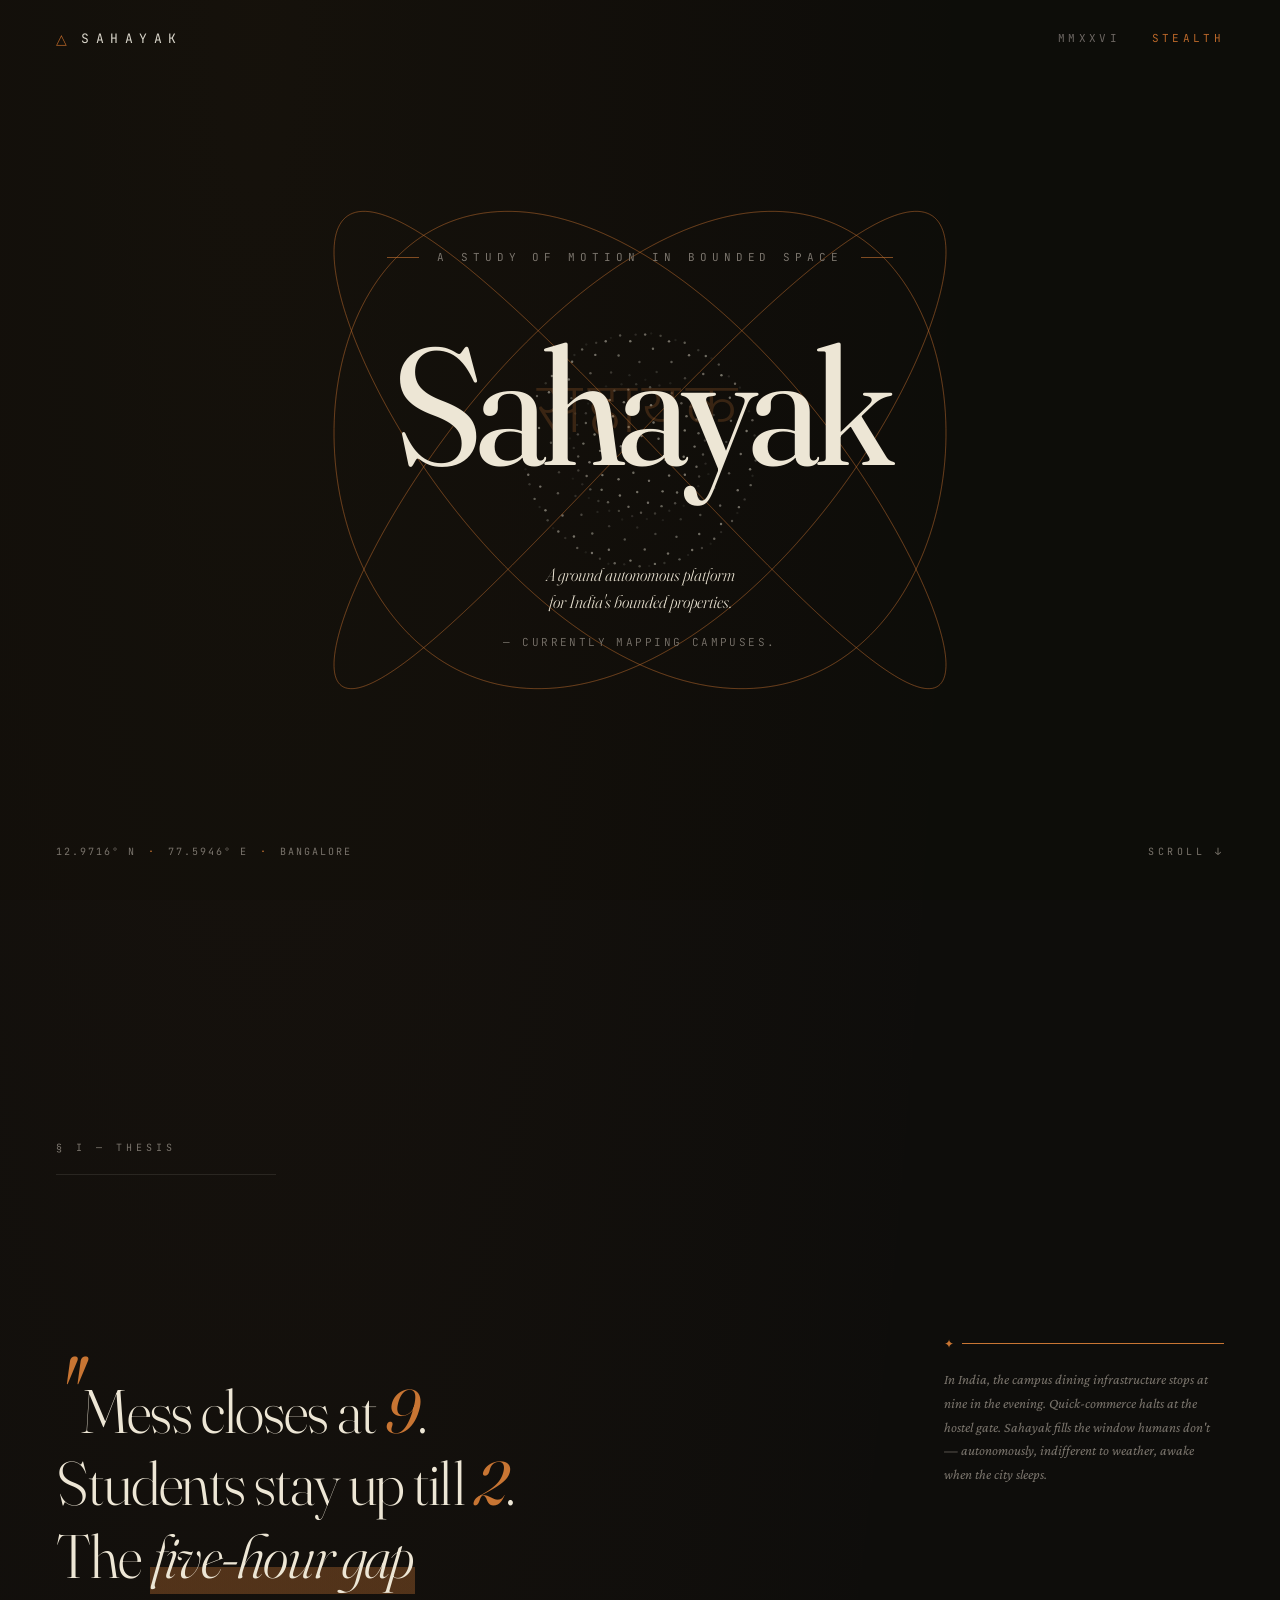
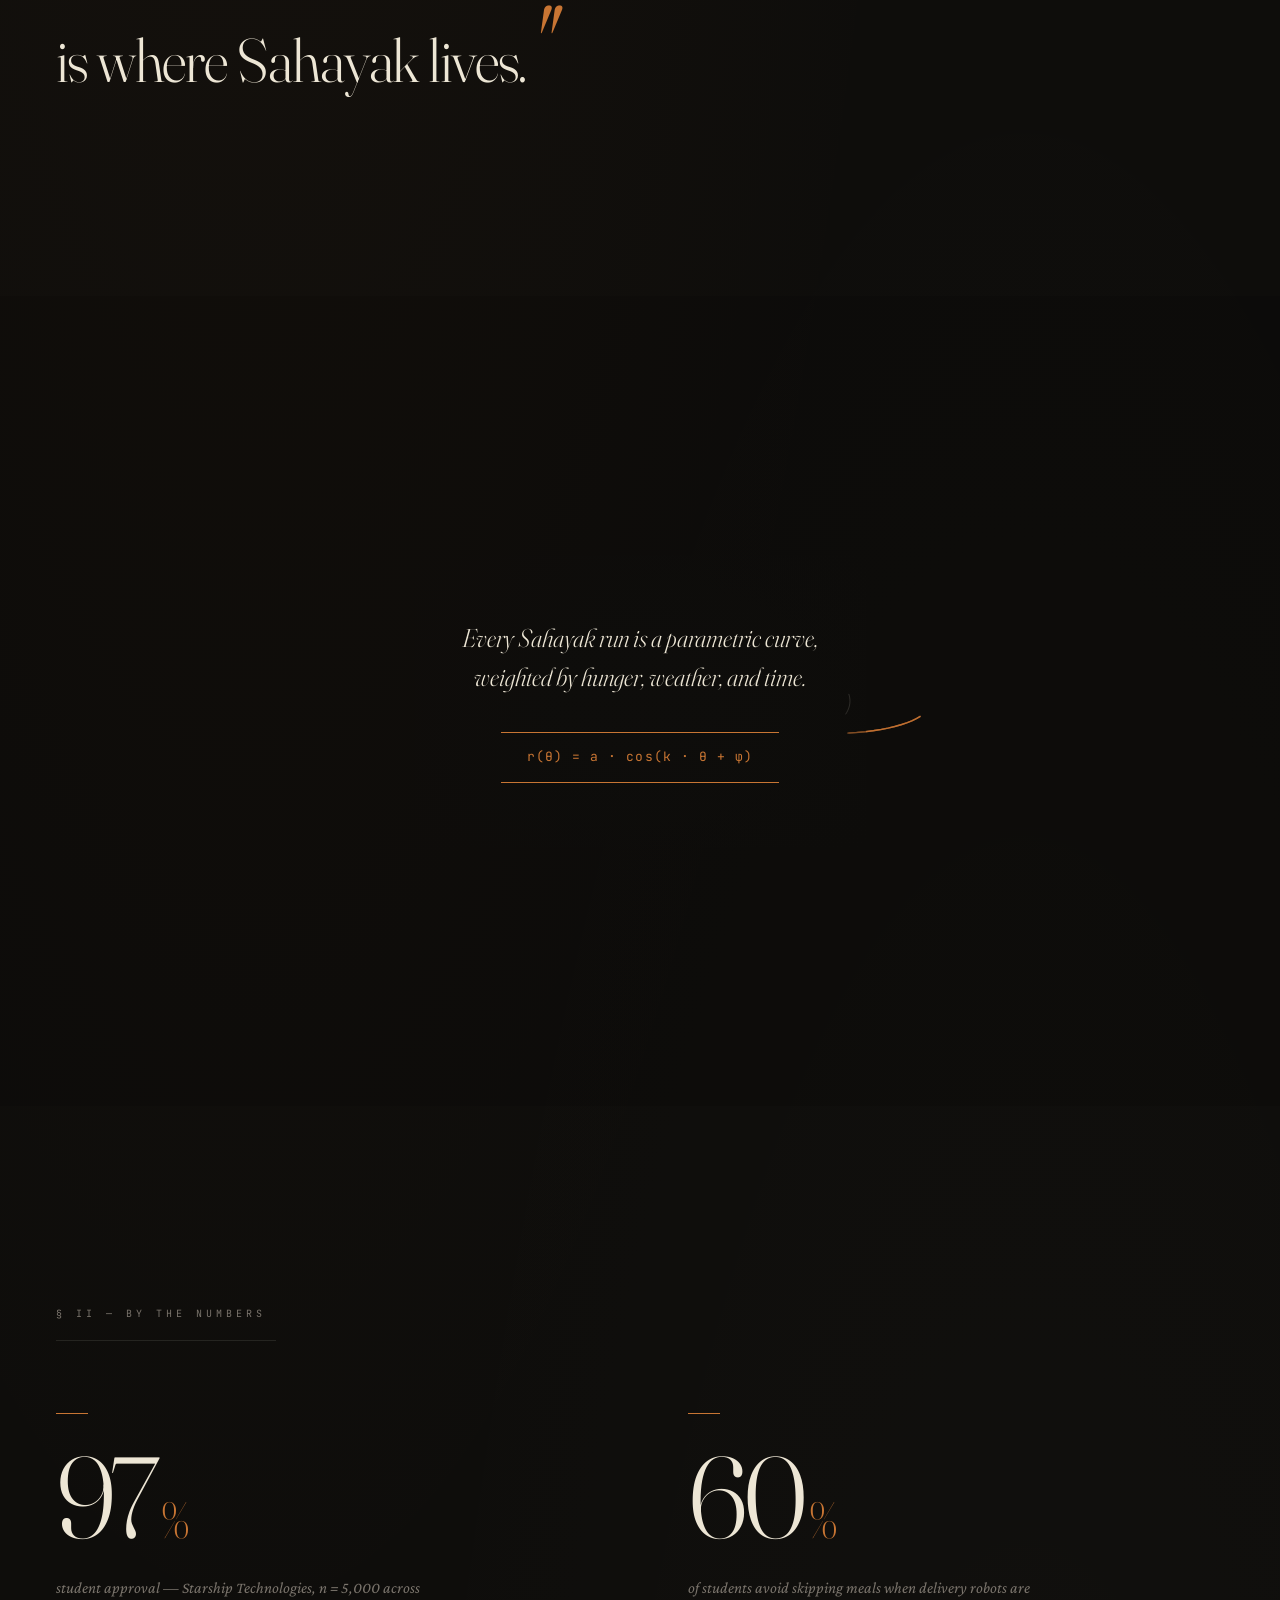
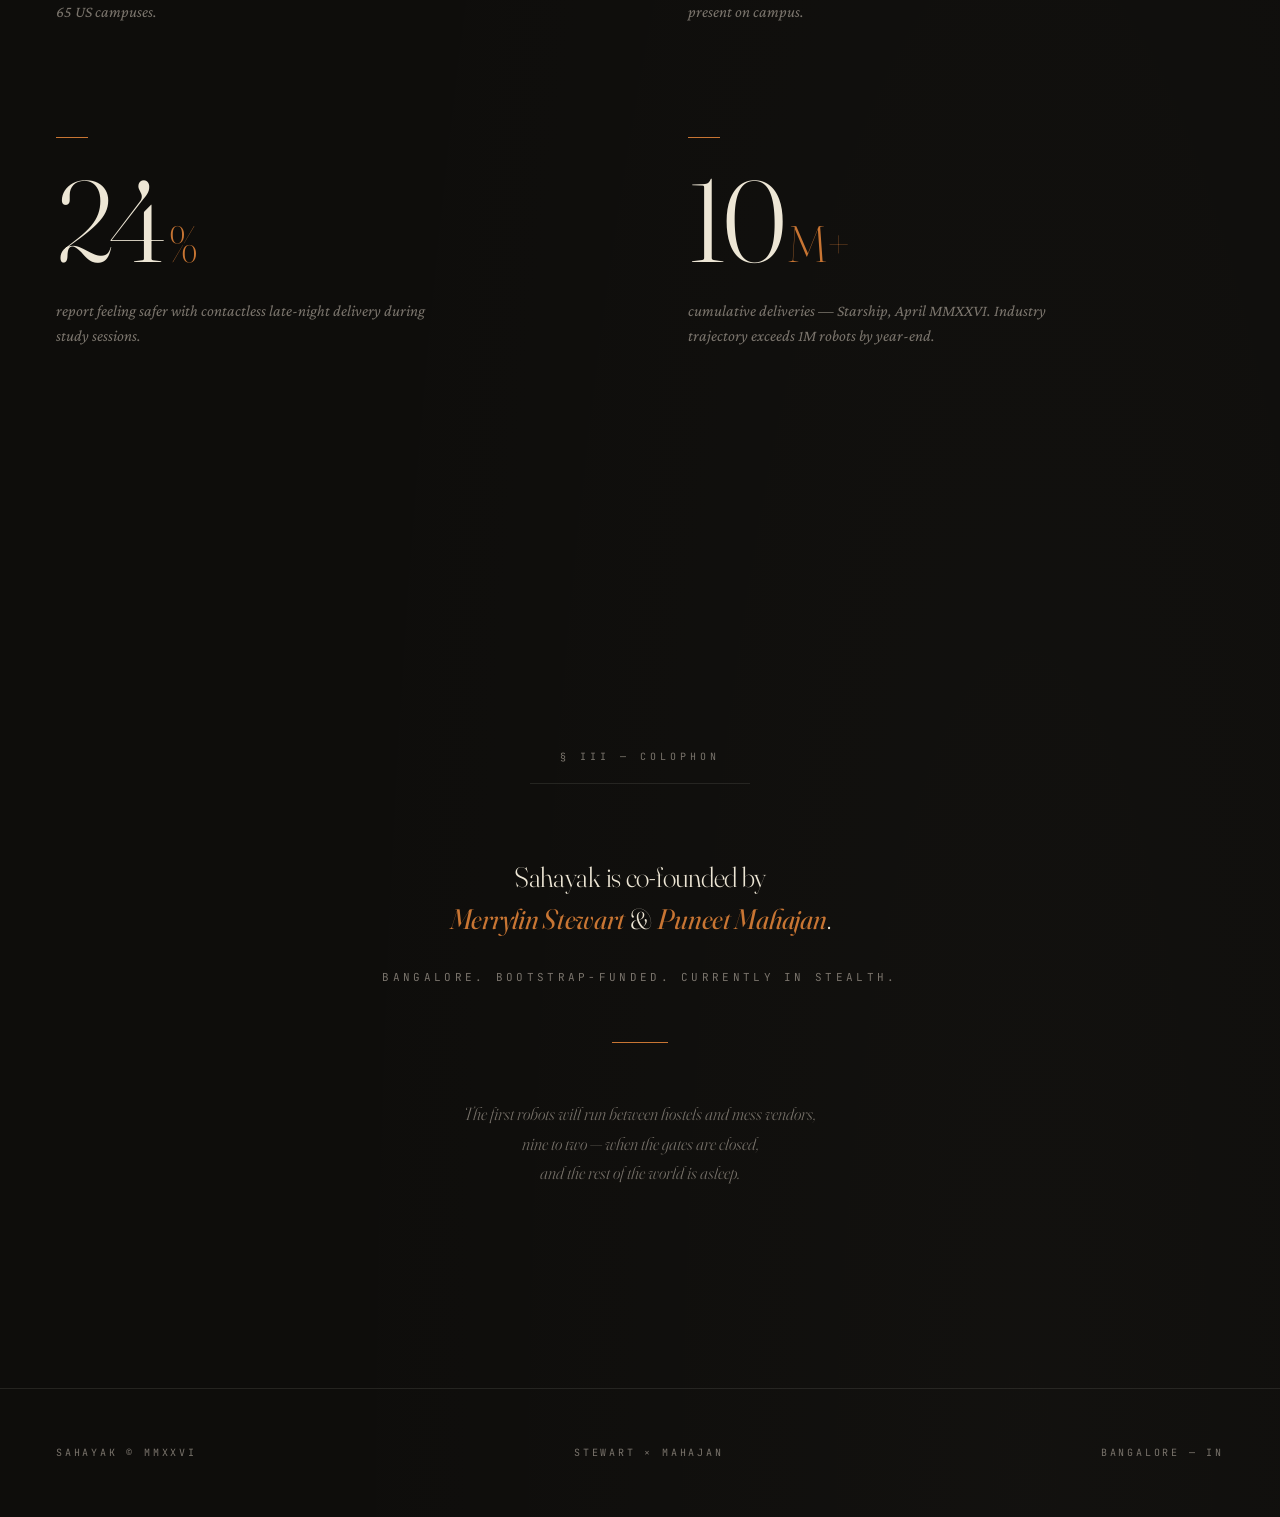
==== index.html @ 57f2e7f6 "Initial landing: phyllotaxis + Lissajous + rose curve + damped-harmonic counters" ====
<!DOCTYPE html>
<html lang="en">
<head>
  <meta charset="UTF-8">
  <meta name="viewport" content="width=device-width, initial-scale=1.0">
  <title>Sahayak — Cartography of Motion</title>
  <meta name="description" content="A ground autonomous platform for India's bounded properties. Currently mapping campuses.">
  <meta property="og:title" content="Sahayak — Cartography of Motion">
  <meta property="og:description" content="A ground autonomous platform for India's bounded properties.">
  <meta property="og:type" content="website">
  <link rel="preconnect" href="https://fonts.googleapis.com">
  <link rel="preconnect" href="https://fonts.gstatic.com" crossorigin>
  <link href="https://fonts.googleapis.com/css2?family=Fraunces:opsz,wght@9..144,200..700&family=Crimson+Pro:ital,wght@0,300..600;1,300..600&family=JetBrains+Mono:wght@300;400&family=Mukta:wght@200;300&display=swap" rel="stylesheet">
  <link rel="stylesheet" href="style.css">
</head>
<body>
  <canvas id="cursor-canvas" aria-hidden="true"></canvas>

  <header class="site-header">
    <div class="wordmark">
      <span class="mark" aria-hidden="true">△</span>
      <span class="brand">SAHAYAK</span>
    </div>
    <nav>
      <span class="nav-item">MMXXVI</span>
      <span class="nav-item accent">Stealth</span>
    </nav>
  </header>

  <section class="hero">
    <canvas id="hero-canvas" aria-hidden="true"></canvas>
    <div class="hero-content reveal">
      <div class="hero-meta">A study of motion in bounded space</div>
      <h1 class="hero-title">
        <span class="latin">Sahayak</span>
        <span class="devanagari">सहायक</span>
      </h1>
      <p class="hero-tagline">
        A ground autonomous platform<br>
        for India's bounded properties.<br>
        <span class="meta">— currently mapping campuses.</span>
      </p>
    </div>
    <div class="hero-coordinates">
      <span>12.9716°&nbsp;N</span>
      <span class="dot">·</span>
      <span>77.5946°&nbsp;E</span>
      <span class="dot">·</span>
      <span>Bangalore</span>
    </div>
    <div class="hero-scroll-hint">scroll&nbsp;↓</div>
  </section>

  <section class="thesis">
    <div class="section-marker">§&nbsp;I&nbsp;—&nbsp;Thesis</div>
    <p class="pullquote reveal">
      <span class="quote-mark">"</span>Mess closes at <span class="num">9</span>.<br>
      Students stay up till <span class="num">2</span>.<br>
      The <span class="emphasis">five-hour gap</span><br>
      is where Sahayak lives.<span class="quote-mark closing">"</span>
    </p>
    <aside class="margin-note reveal">
      In India, the campus dining infrastructure stops at nine in the evening. Quick-commerce halts at the hostel gate. Sahayak fills the window humans don't — autonomously, indifferent to weather, awake when the city sleeps.
    </aside>
  </section>

  <section class="math-interlude">
    <canvas id="math-canvas" aria-hidden="true"></canvas>
    <div class="math-text reveal">
      <p class="caption">
        Every Sahayak run is a parametric curve,<br>
        weighted by hunger, weather, and time.
      </p>
      <p class="formula">r(θ)&nbsp;=&nbsp;a&nbsp;·&nbsp;cos(k&nbsp;·&nbsp;θ&nbsp;+&nbsp;φ)</p>
    </div>
  </section>

  <section class="numbers">
    <div class="section-marker">§&nbsp;II&nbsp;—&nbsp;By the numbers</div>
    <div class="stat-grid">
      <div class="stat reveal">
        <div class="number-wrap">
          <span class="number" data-target="97">0</span>
          <span class="unit">%</span>
        </div>
        <div class="caption">student approval&nbsp;— Starship Technologies, n&nbsp;=&nbsp;5,000 across 65 US campuses.</div>
      </div>
      <div class="stat reveal">
        <div class="number-wrap">
          <span class="number" data-target="60">0</span>
          <span class="unit">%</span>
        </div>
        <div class="caption">of students avoid skipping meals when delivery robots are present on campus.</div>
      </div>
      <div class="stat reveal">
        <div class="number-wrap">
          <span class="number" data-target="24">0</span>
          <span class="unit">%</span>
        </div>
        <div class="caption">report feeling safer with contactless late-night delivery during study sessions.</div>
      </div>
      <div class="stat reveal">
        <div class="number-wrap">
          <span class="number" data-target="10">0</span>
          <span class="unit">M+</span>
        </div>
        <div class="caption">cumulative deliveries — Starship, April&nbsp;MMXXVI. Industry trajectory exceeds 1M robots by year-end.</div>
      </div>
    </div>
  </section>

  <section class="colophon">
    <div class="section-marker">§&nbsp;III&nbsp;—&nbsp;Colophon</div>
    <div class="colophon-body reveal">
      <p class="lede">
        Sahayak is co-founded by<br>
        <em>Merrylin&nbsp;Stewart</em> &amp; <em>Puneet&nbsp;Mahajan</em>.
      </p>
      <p class="sublede">Bangalore. Bootstrap-funded. Currently in stealth.</p>
      <hr class="rule">
      <p class="footnote">
        The first robots will run between hostels and mess vendors,<br>
        nine to two — when the gates are closed,<br>
        and the rest of the world is asleep.
      </p>
    </div>
  </section>

  <footer>
    <div class="footer-row">
      <span>Sahayak © MMXXVI</span>
      <span class="footer-center">Stewart × Mahajan</span>
      <span>Bangalore — IN</span>
    </div>
  </footer>

  <script src="script.js"></script>
</body>
</html>
---- style.css ----
/* =========================================================
   Sahayak — Cartography of Motion
   Editorial-scholarly meets parametric geometry.
   ========================================================= */

:root {
  --bg: #0E0D0B;
  --bg-2: #15130F;
  --fg: #EDE6D5;
  --fg-dim: rgba(237, 230, 213, 0.65);
  --accent: #C87533;
  --accent-soft: rgba(200, 117, 51, 0.35);
  --accent-faint: rgba(200, 117, 51, 0.12);
  --muted: #7A746C;
  --muted-line: rgba(237, 230, 213, 0.10);
  --max-w: 1280px;
  --pad: 56px;
  --ease: cubic-bezier(0.16, 1, 0.3, 1);
}

*, *::before, *::after { margin: 0; padding: 0; box-sizing: border-box; }

html { scroll-behavior: smooth; }

html, body {
  background: var(--bg);
  color: var(--fg);
  font-family: 'Crimson Pro', 'EB Garamond', Georgia, serif;
  font-size: 18px;
  line-height: 1.6;
  overflow-x: hidden;
  -webkit-font-smoothing: antialiased;
  -moz-osx-font-smoothing: grayscale;
  text-rendering: optimizeLegibility;
}

body {
  cursor: crosshair;
  background:
    radial-gradient(ellipse at 20% 0%, rgba(200, 117, 51, 0.05) 0%, transparent 50%),
    radial-gradient(ellipse at 80% 100%, rgba(237, 230, 213, 0.02) 0%, transparent 50%),
    var(--bg);
}

::selection {
  background: var(--accent);
  color: var(--bg);
}

a {
  color: var(--accent);
  text-decoration: none;
  border-bottom: 1px solid var(--accent-soft);
  transition: border-color 0.4s var(--ease);
}
a:hover { border-color: var(--accent); }

/* --- Cursor canvas --- */
#cursor-canvas {
  position: fixed;
  inset: 0;
  pointer-events: none;
  z-index: 100;
}

/* --- Header --- */
.site-header {
  position: fixed;
  top: 0; left: 0; right: 0;
  padding: 28px var(--pad);
  display: flex;
  justify-content: space-between;
  align-items: center;
  z-index: 50;
  mix-blend-mode: difference;
}

.wordmark {
  display: flex;
  align-items: center;
  gap: 14px;
}

.wordmark .mark {
  color: var(--accent);
  font-size: 14px;
  display: inline-block;
  transform-origin: center;
  animation: mark-pulse 4.2s var(--ease) infinite;
}

@keyframes mark-pulse {
  0%, 100% { opacity: 1; transform: scale(1) rotate(0deg); }
  50%      { opacity: 0.45; transform: scale(0.78) rotate(180deg); }
}

.wordmark .brand {
  font-family: 'JetBrains Mono', monospace;
  font-size: 13px;
  letter-spacing: 0.5em;
  font-weight: 400;
}

.site-header nav {
  display: flex;
  gap: 32px;
  font-family: 'JetBrains Mono', monospace;
  font-size: 11px;
  letter-spacing: 0.3em;
  color: var(--muted);
  text-transform: uppercase;
}

.nav-item.accent { color: var(--accent); }

/* --- Section markers --- */
.section-marker {
  font-family: 'JetBrains Mono', monospace;
  font-size: 10px;
  letter-spacing: 0.4em;
  color: var(--muted);
  text-transform: uppercase;
  margin-bottom: 72px;
  padding-bottom: 18px;
  border-bottom: 1px solid var(--muted-line);
  max-width: 220px;
}

/* =========================================================
   HERO
   ========================================================= */
.hero {
  position: relative;
  height: 100vh;
  min-height: 720px;
  display: flex;
  align-items: center;
  justify-content: center;
  overflow: hidden;
}

#hero-canvas {
  position: absolute;
  inset: 0;
  width: 100%;
  height: 100%;
  z-index: 1;
}

.hero-content {
  position: relative;
  z-index: 2;
  text-align: center;
  padding: 0 24px;
}

.hero-meta {
  font-family: 'JetBrains Mono', monospace;
  font-size: 11px;
  letter-spacing: 0.45em;
  color: var(--muted);
  text-transform: uppercase;
  margin-bottom: 56px;
  position: relative;
}

.hero-meta::before,
.hero-meta::after {
  content: '';
  display: inline-block;
  width: 32px;
  height: 1px;
  background: var(--accent);
  vertical-align: middle;
  margin: 0 18px;
  opacity: 0.6;
}

.hero-title {
  position: relative;
  line-height: 1;
  display: inline-block;
}

.hero-title .latin {
  display: block;
  font-family: 'Fraunces', serif;
  font-weight: 400;
  font-size: clamp(72px, 13vw, 200px);
  letter-spacing: -0.045em;
  font-variation-settings: "opsz" 144, "SOFT" 30;
  position: relative;
  z-index: 3;
}

.hero-title .devanagari {
  display: block;
  position: absolute;
  top: 32%;
  left: 50%;
  transform: translateX(-50%);
  font-family: 'Mukta', sans-serif;
  font-size: clamp(36px, 5.5vw, 84px);
  color: var(--accent);
  opacity: 0.22;
  font-weight: 200;
  z-index: 1;
  letter-spacing: 0.08em;
  white-space: nowrap;
  pointer-events: none;
}

.hero-tagline {
  margin-top: 72px;
  font-family: 'Fraunces', serif;
  font-style: italic;
  font-weight: 300;
  font-variation-settings: "opsz" 144;
  font-size: clamp(17px, 1.4vw, 21px);
  line-height: 1.55;
  color: var(--fg);
  max-width: 480px;
  margin-left: auto;
  margin-right: auto;
}

.hero-tagline .meta {
  display: block;
  margin-top: 18px;
  font-style: normal;
  color: var(--muted);
  font-family: 'JetBrains Mono', monospace;
  font-size: 11px;
  letter-spacing: 0.22em;
  text-transform: uppercase;
}

.hero-coordinates {
  position: absolute;
  bottom: 40px;
  left: var(--pad);
  display: flex;
  gap: 12px;
  font-family: 'JetBrains Mono', monospace;
  font-size: 10px;
  letter-spacing: 0.2em;
  color: var(--muted);
  z-index: 2;
  text-transform: uppercase;
}

.hero-coordinates .dot { color: var(--accent); }

.hero-scroll-hint {
  position: absolute;
  bottom: 40px;
  right: var(--pad);
  font-family: 'JetBrains Mono', monospace;
  font-size: 10px;
  letter-spacing: 0.35em;
  color: var(--muted);
  z-index: 2;
  text-transform: uppercase;
  animation: scroll-hint 2.4s var(--ease) infinite;
}

@keyframes scroll-hint {
  0%, 100% { transform: translateY(0); opacity: 0.6; }
  50%      { transform: translateY(8px); opacity: 1; }
}

/* =========================================================
   THESIS
   ========================================================= */
.thesis {
  position: relative;
  padding: 240px var(--pad) 200px;
  max-width: var(--max-w);
  margin: 0 auto;
  display: grid;
  grid-template-columns: 1fr 280px;
  gap: 96px;
  align-items: start;
}

.thesis .section-marker {
  grid-column: 1 / -1;
}

.pullquote {
  font-family: 'Fraunces', serif;
  font-weight: 300;
  font-variation-settings: "opsz" 144;
  font-size: clamp(36px, 4.8vw, 64px);
  line-height: 1.18;
  letter-spacing: -0.018em;
  max-width: 900px;
}

.pullquote .quote-mark {
  font-size: 1.4em;
  color: var(--accent);
  vertical-align: 0.1em;
  margin-right: 0.05em;
  font-style: italic;
  font-weight: 400;
}

.pullquote .quote-mark.closing {
  margin-right: 0;
  margin-left: 0.05em;
}

.pullquote .num {
  font-style: italic;
  color: var(--accent);
  font-variation-settings: "opsz" 144;
  font-weight: 400;
}

.pullquote .emphasis {
  font-style: italic;
  color: var(--fg);
  background-image: linear-gradient(transparent 65%, var(--accent-soft) 65%);
  padding: 0 2px;
}

.margin-note {
  font-family: 'Crimson Pro', serif;
  font-style: italic;
  font-size: 14px;
  line-height: 1.7;
  color: var(--muted);
  padding-top: 24px;
  border-top: 1px solid var(--accent);
  position: relative;
}

.margin-note::before {
  content: '✦';
  position: absolute;
  top: -10px;
  left: 0;
  font-size: 12px;
  color: var(--accent);
  background: var(--bg);
  padding-right: 8px;
  font-style: normal;
}

/* =========================================================
   MATH INTERLUDE
   ========================================================= */
.math-interlude {
  position: relative;
  height: 90vh;
  min-height: 600px;
  padding: 0 var(--pad);
  display: flex;
  flex-direction: column;
  align-items: center;
  justify-content: center;
  overflow: hidden;
}

#math-canvas {
  position: absolute;
  inset: 0;
  width: 100%;
  height: 100%;
  z-index: 1;
}

.math-text {
  position: relative;
  z-index: 2;
  text-align: center;
  background: radial-gradient(ellipse at center, rgba(14, 13, 11, 0.92) 25%, rgba(14, 13, 11, 0.4) 65%, transparent 100%);
  padding: 64px 48px;
  max-width: 720px;
}

.math-text .caption {
  font-family: 'Fraunces', serif;
  font-style: italic;
  font-weight: 300;
  font-variation-settings: "opsz" 144;
  font-size: clamp(20px, 2vw, 28px);
  line-height: 1.5;
  color: var(--fg);
}

.math-text .formula {
  display: inline-block;
  margin-top: 36px;
  font-family: 'JetBrains Mono', monospace;
  font-style: normal;
  font-size: 13px;
  color: var(--accent);
  letter-spacing: 0.08em;
  padding: 14px 26px;
  border-top: 1px solid var(--accent);
  border-bottom: 1px solid var(--accent);
}

/* =========================================================
   NUMBERS
   ========================================================= */
.numbers {
  padding: 200px var(--pad);
  max-width: var(--max-w);
  margin: 0 auto;
}

.stat-grid {
  display: grid;
  grid-template-columns: repeat(2, 1fr);
  gap: 112px 96px;
}

.stat {
  position: relative;
}

.stat::before {
  content: '';
  display: block;
  width: 32px;
  height: 1px;
  background: var(--accent);
  margin-bottom: 32px;
}

.number-wrap {
  display: flex;
  align-items: baseline;
  gap: 6px;
}

.stat .number {
  font-family: 'Fraunces', serif;
  font-size: clamp(80px, 9vw, 144px);
  font-weight: 300;
  font-variation-settings: "opsz" 144;
  line-height: 0.88;
  letter-spacing: -0.045em;
  color: var(--fg);
  font-feature-settings: "tnum";
}

.stat .unit {
  font-family: 'Fraunces', serif;
  font-size: clamp(40px, 4vw, 56px);
  font-weight: 200;
  color: var(--accent);
  line-height: 1;
  font-variation-settings: "opsz" 144;
}

.stat .caption {
  font-family: 'Crimson Pro', serif;
  font-style: italic;
  font-size: 16px;
  color: var(--muted);
  margin-top: 28px;
  max-width: 380px;
  line-height: 1.55;
}

/* =========================================================
   COLOPHON
   ========================================================= */
.colophon {
  padding: 200px var(--pad);
  max-width: 760px;
  margin: 0 auto;
  text-align: center;
}

.colophon .section-marker {
  margin: 0 auto 72px;
  text-align: center;
}

.colophon-body { margin-top: 32px; }

.colophon .lede {
  font-family: 'Fraunces', serif;
  font-size: clamp(24px, 2.2vw, 32px);
  line-height: 1.5;
  font-weight: 300;
  font-variation-settings: "opsz" 144;
  letter-spacing: -0.01em;
}

.colophon em {
  font-style: italic;
  color: var(--accent);
  font-variation-settings: "opsz" 144;
  font-weight: 400;
}

.colophon .sublede {
  margin-top: 28px;
  font-family: 'JetBrains Mono', monospace;
  font-size: 11px;
  letter-spacing: 0.3em;
  color: var(--muted);
  text-transform: uppercase;
}

.colophon .rule {
  width: 56px;
  height: 1px;
  background: var(--accent);
  border: none;
  margin: 56px auto;
  position: relative;
}

.colophon .rule::before,
.colophon .rule::after {
  content: '';
  position: absolute;
  top: -2px;
  width: 3px;
  height: 3px;
  background: var(--accent);
  border-radius: 50%;
}

.colophon .rule::before { left: -8px; }
.colophon .rule::after  { right: -8px; }

.colophon .footnote {
  font-family: 'Fraunces', serif;
  font-style: italic;
  font-weight: 300;
  font-variation-settings: "opsz" 144;
  font-size: clamp(17px, 1.4vw, 21px);
  color: var(--muted);
  line-height: 1.65;
}

/* =========================================================
   FOOTER
   ========================================================= */
footer {
  padding: 56px var(--pad);
  border-top: 1px solid var(--muted-line);
}

.footer-row {
  display: flex;
  justify-content: space-between;
  align-items: center;
  font-family: 'JetBrains Mono', monospace;
  font-size: 10px;
  letter-spacing: 0.28em;
  color: var(--muted);
  text-transform: uppercase;
}

/* =========================================================
   REVEAL ON SCROLL
   ========================================================= */
.reveal {
  opacity: 0;
  transform: translateY(40px);
  transition: opacity 1.4s var(--ease), transform 1.4s var(--ease);
}

.reveal.visible {
  opacity: 1;
  transform: translateY(0);
}

/* =========================================================
   RESPONSIVE
   ========================================================= */
@media (max-width: 900px) {
  :root { --pad: 28px; }

  .site-header { padding: 18px 24px; }
  .hero-coordinates { left: 24px; bottom: 24px; }
  .hero-scroll-hint { right: 24px; bottom: 24px; }
  .hero-meta::before, .hero-meta::after { width: 18px; margin: 0 10px; }

  .thesis {
    padding: 140px 24px 100px;
    grid-template-columns: 1fr;
    gap: 48px;
  }

  .stat-grid {
    grid-template-columns: 1fr;
    gap: 72px;
  }

  .numbers, .colophon { padding: 120px 24px; }

  .math-text { padding: 40px 24px; }
}

@media (max-width: 480px) {
  body { font-size: 16px; }
  .hero-meta { font-size: 10px; letter-spacing: 0.3em; }
  .footer-row { flex-direction: column; gap: 12px; }
}

@media (prefers-reduced-motion: reduce) {
  *, *::before, *::after {
    animation-duration: 0.01ms !important;
    transition-duration: 0.01ms !important;
  }
  .reveal { opacity: 1; transform: none; }
}
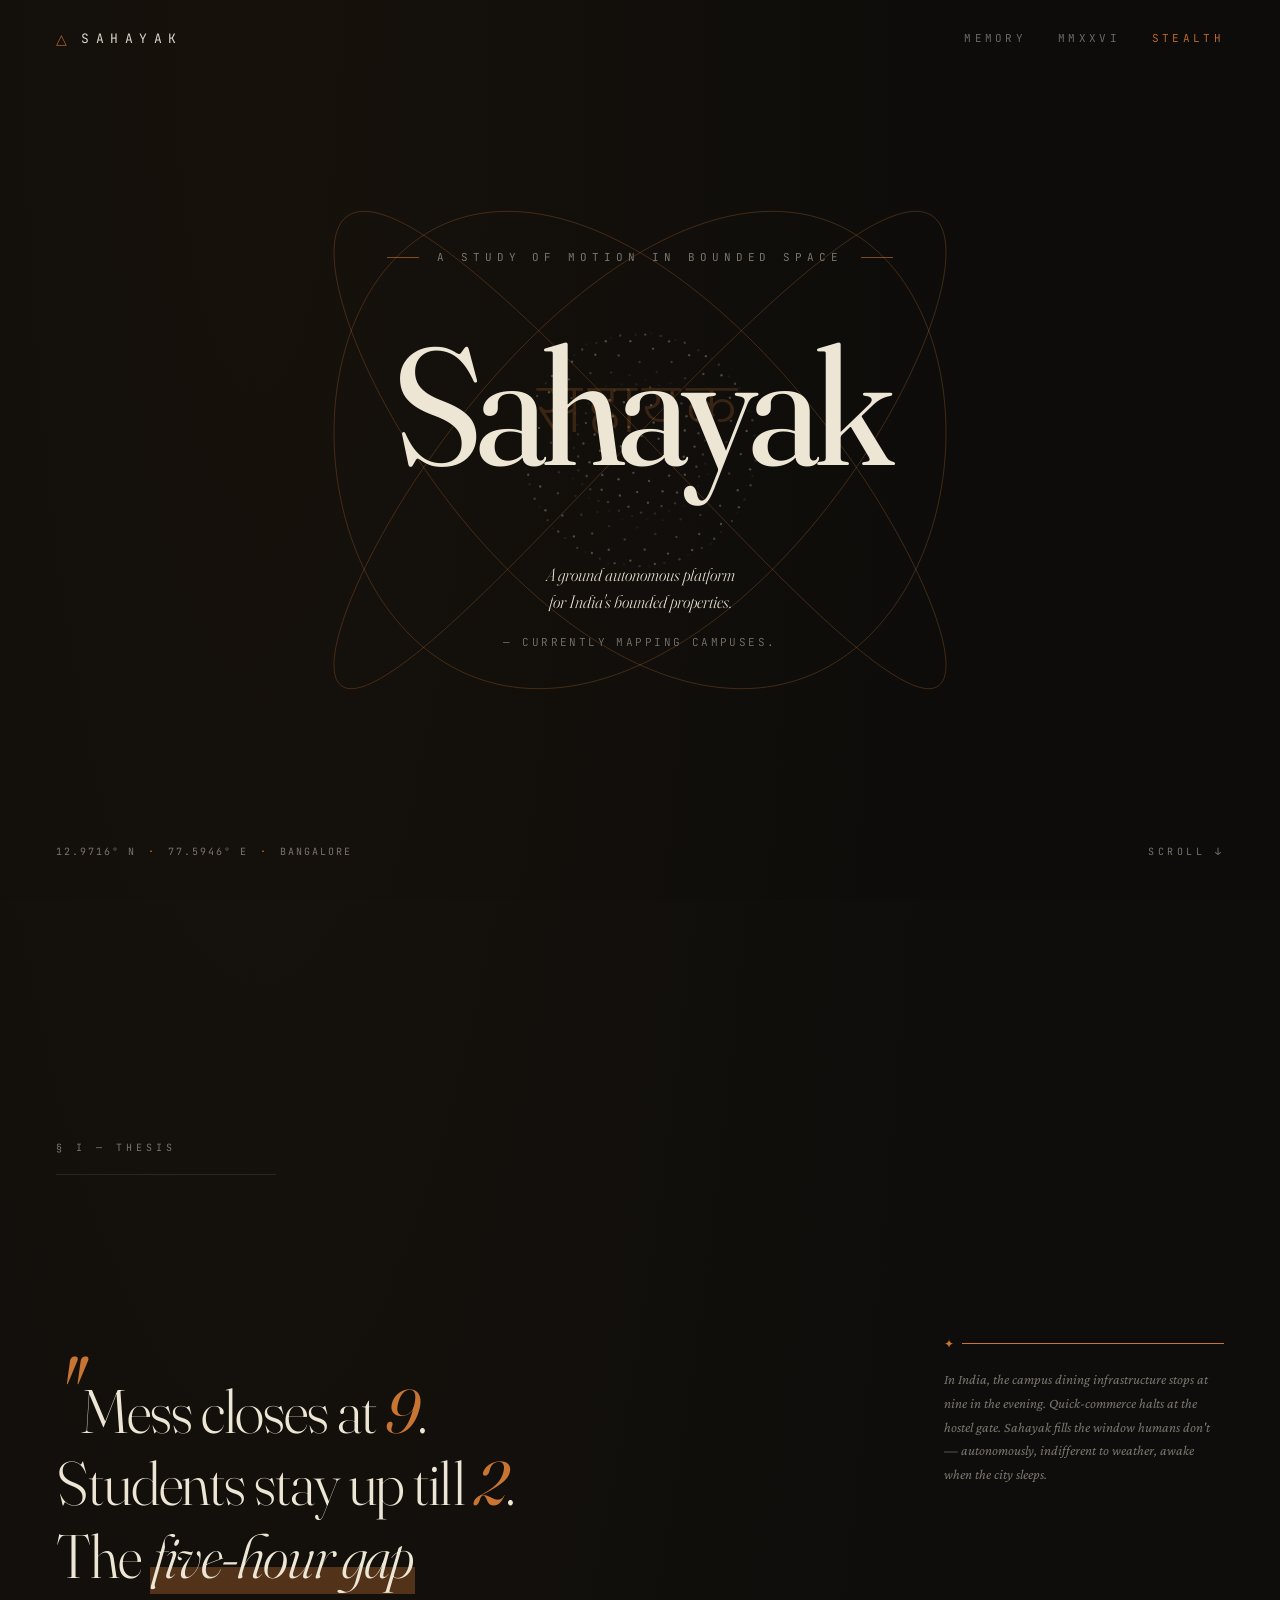
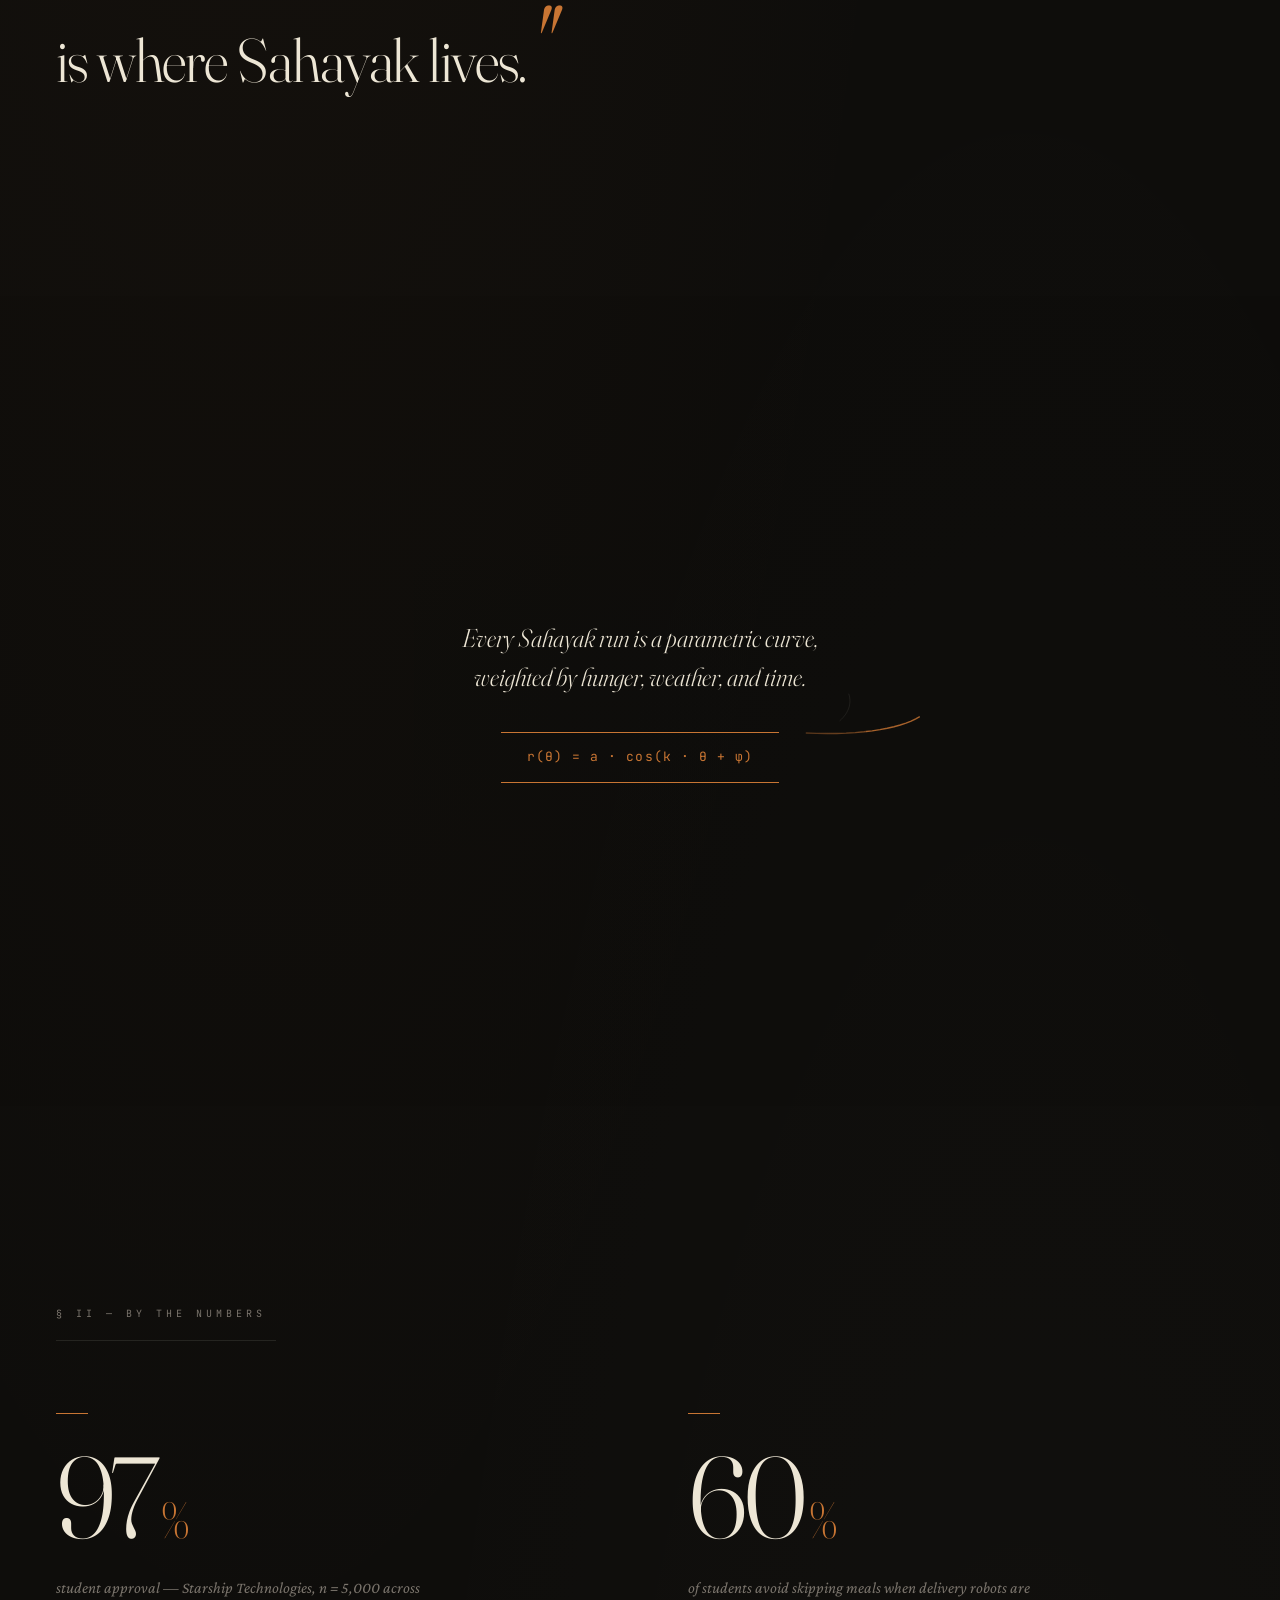
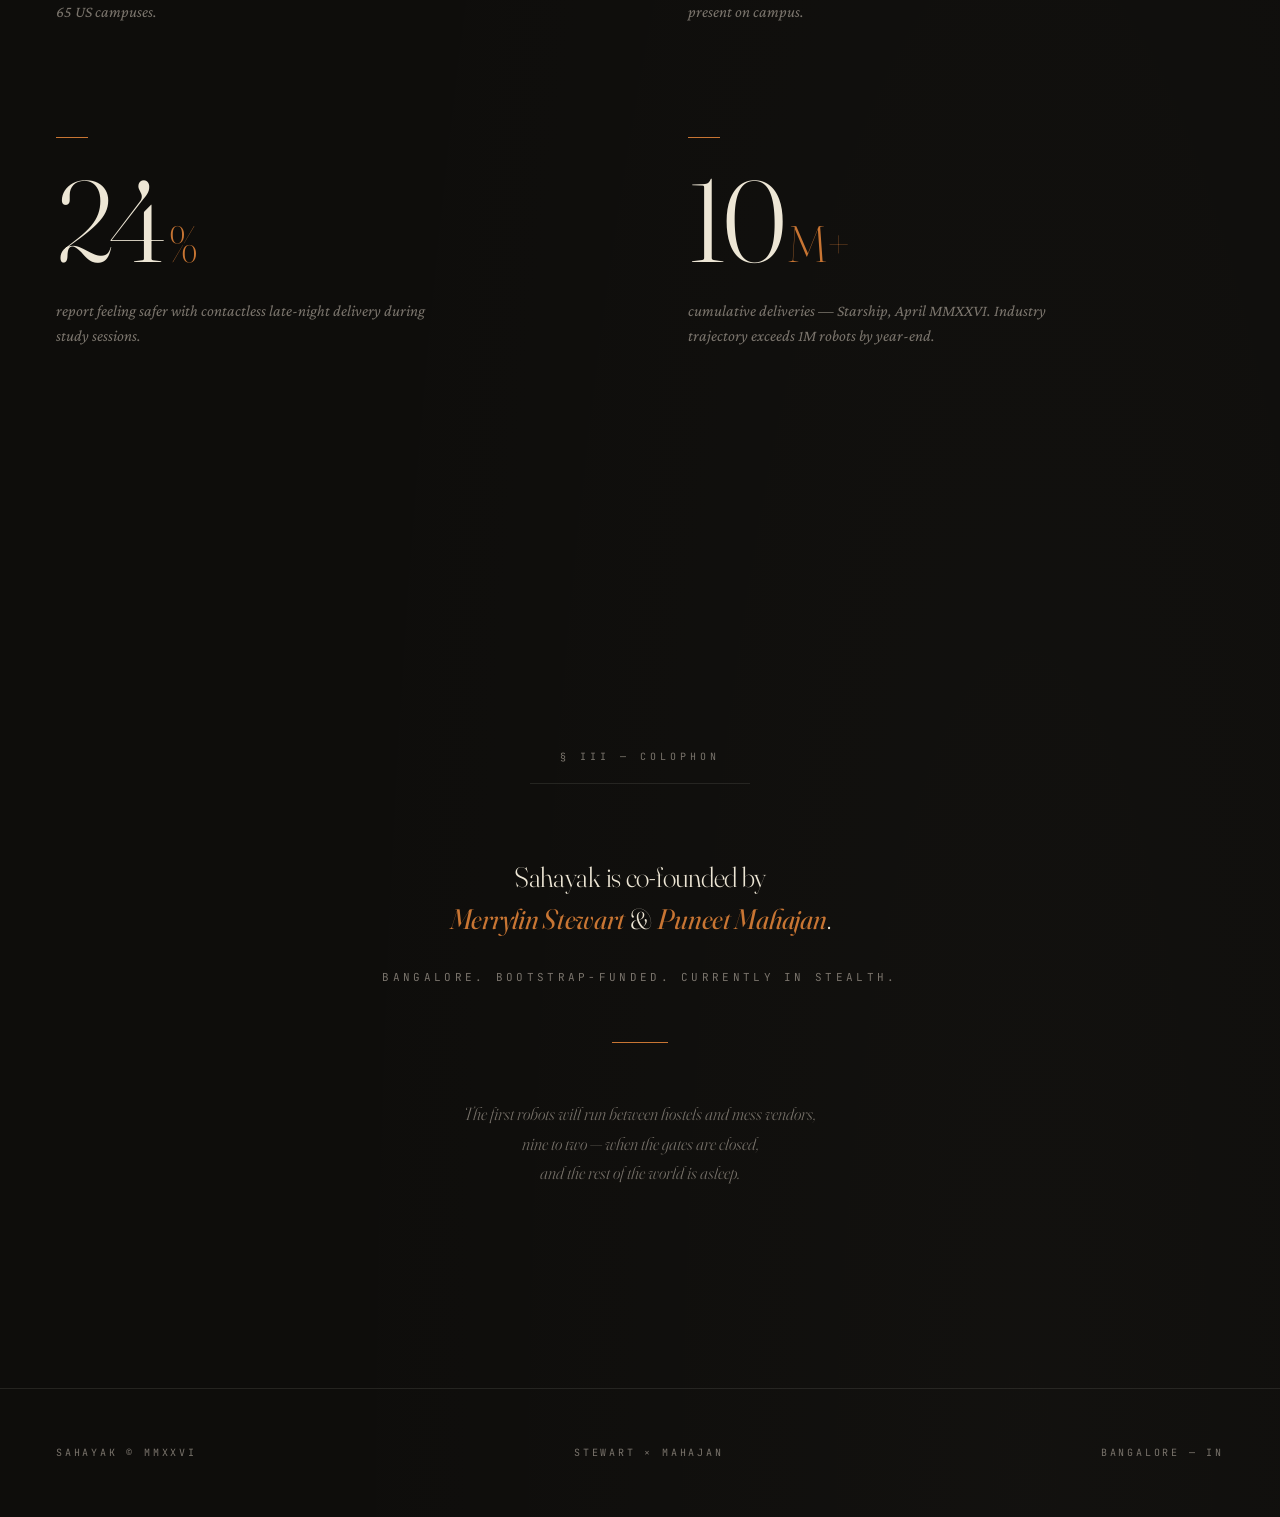
==== commit dd137650: "Add /timeline.html — surreal constellation + winding river of milestones (I-VII)" ====
--- a/index.html
+++ b/index.html
@@ -22,6 +22,7 @@
       <span class="brand">SAHAYAK</span>
     </div>
     <nav>
+      <a href="timeline.html" class="nav-item">Memory</a>
       <span class="nav-item">MMXXVI</span>
       <span class="nav-item accent">Stealth</span>
     </nav>
--- a/style.css
+++ b/style.css
@@ -113,6 +113,15 @@
 
 .nav-item.accent { color: var(--accent); }
 
+/* Anchor used inside nav — kill underline + accent override from base `a` rule */
+.site-header nav a.nav-item {
+  color: var(--muted);
+  border-bottom: none;
+  text-decoration: none;
+  transition: color 0.4s var(--ease);
+}
+.site-header nav a.nav-item:hover { color: var(--accent); }
+
 /* --- Section markers --- */
 .section-marker {
   font-family: 'JetBrains Mono', monospace;
